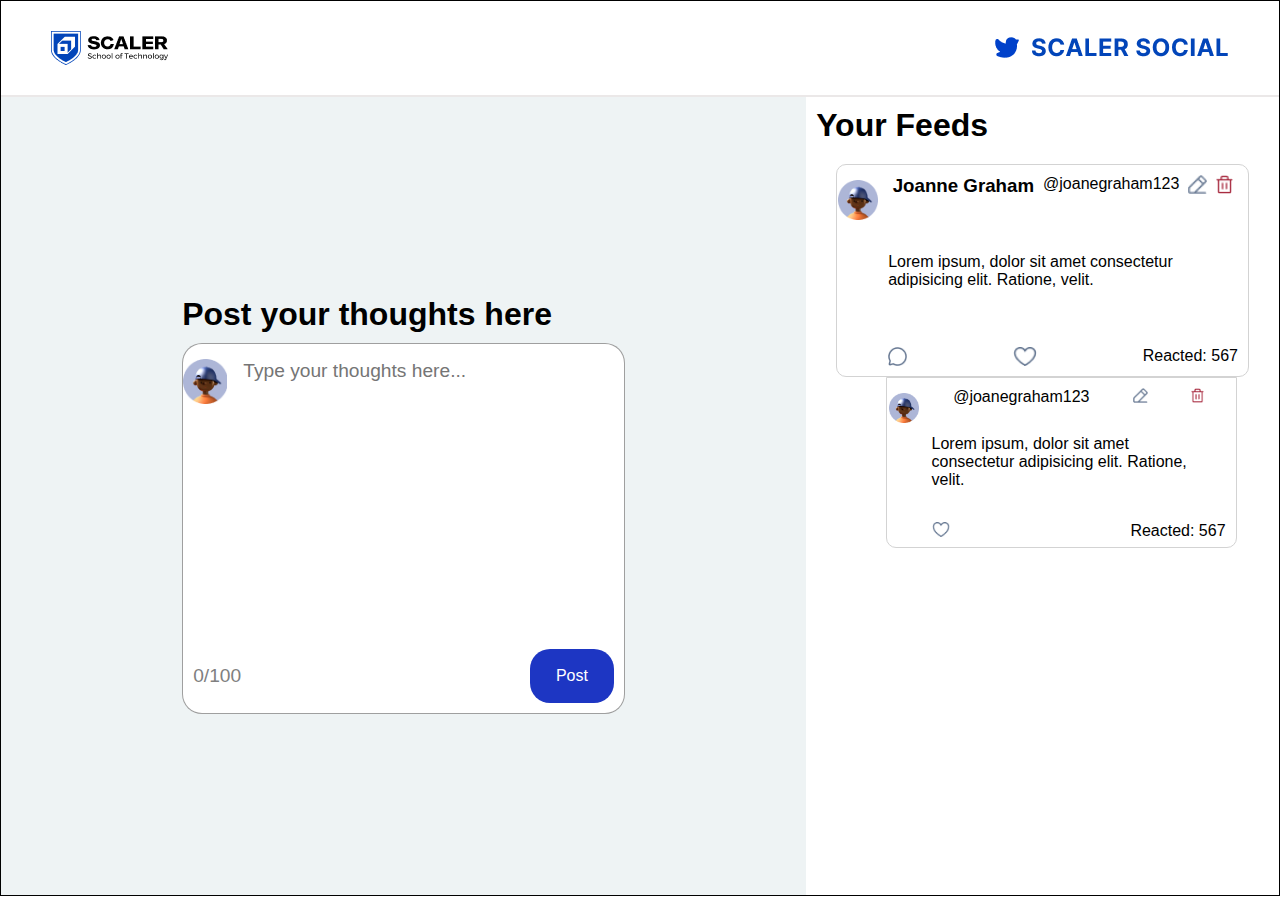
==== index.html @ dae65a66 "Add files via upload" ====
<!DOCTYPE html>
<html lang="en">
<head>
    <meta charset="UTF-8">
    <meta name="viewport" content="width=device-width, initial-scale=1.0">
    <title>Scaler Social</title>
    <link rel="stylesheet" href="index.css">
</head>
<body>
    <!-- Header of the project includes 2 logos -->
    <header>
        <!-- <h1>Scaler School of technlogy</h1> -->
        <img src="./assets/SST_Logo.png" alt="scaler School of technlogy">
        <img src="./assets/scaler-social.png" alt="scaler scocial">
        <!-- <h1>Scaler Social</h1> -->
    </header>

    <!-- main section of the project including Post container and Feeds -->
    <main>

        <!-- post container includes 3 sections -->
      <section class="container">
        <section class="post-container">
            <h1 style="font-family: 'Gill Sans', 'Gill Sans MT', Calibri, 'Trebuchet MS', sans-serif;">Post your thoughts here</h1>
            <!-- POST CARD DIVIDED in 2 sections upper and lower -->
            <section class="post-card">

                <!-- uppper contains user icon and writing area -->
                <section class="upper">
                    <section class="user-icon">
                        <img src="./assets/profile_image.png" alt="" width="45px" height="45px">
                    </section>
                    <section class="post-area">
                        <textarea name="" class="text-area" placeholder="Type your thoughts here..."></textarea>
                    </section>
                </section>

                <!-- lower contains  character count component and post button-->
                <section class="lower">
                    <p class="char-count">0/100</p>
                    <button class="post-button">Post</button>
                </section>
            </section>

        </section>
      </section>

        <!-- Post Container end---x---- -->

        
        <section class="feeds">
            <h1>Your Feeds</h1>
            <section class="feed-container">

                <section class="feed-card">

                    <section class="user-icon">
                        <img src="./assets/profile_image.png" width="40px" height="40px" alt="">
                    </section>

                    <section class="feed-content">
        
                       <section class="username">
                        <h3>Joanne Graham</h3>
                        <span>@joanegraham123</span>
                        <img class="edit" src="./assets/edit.png" alt="edit button">
                        <img class="delete" src="./assets/delete.png" alt="delete button">
                       </section>

                       <section class="feed-post">Lorem ipsum, dolor sit amet consectetur adipisicing elit. Ratione, velit.</section>

                       <section class="feed-reactions">
                        <img class="comment" src="./assets/comment.png" alt="">
                        <img  class="like" src="./assets/heart.png" alt="">
                        <label for="reaction">Reacted: 567</label>
                       </section>


                    </section>
                </section>
                <!-- feed card ends -->

                <section class="feed-comments">
                    <section class="feed-card">

                        <section class="user-icon">
                            <img src="./assets/profile_image.png" width="30px" height="30px" alt="">
                        </section>
    
                        <section class="feed-content">
            
                           <section class="username">
                            <!-- <h3>Joanne Graham</h3> -->
                            <span>@joanegraham123</span>
                            <img class="edit" src="./assets/edit.png" alt="edit button">
                            <img class="delete" src="./assets/delete.png" alt="delete button">
                           </section>
    
                           <section class="feed-post">Lorem ipsum, dolor sit amet consectetur adipisicing elit. Ratione, velit.</section>
    
                           <section class="feed-reactions">
                            
                            <img  class="like" src="./assets/heart.png" alt="">
                            <label for="reaction">Reacted: 567</label>
                           </section>
    
    
                        </section>
                    </section>
                </section>

            </section>

        </section>
    </main>
</body>
<script src="index.js"></script>
</html>
---- index.css ----
*{
    margin: 0;
    padding: 0;
    box-sizing: border-box;
}

body{
    overflow-x: hidden;
    background-color: white;
    display: flex;
    flex-direction: column;
    position: relative;
    top: 0px;
    left: 0px;
    margin: 0px;

    /* width: 100vw; */
    height: 99.5vh;
    border: 1px solid black;
    font-family: 'Gill Sans', 'Gill Sans MT', Calibri, 'Trebuchet MS', sans-serif;
    
}

header{

    height: 12%;
    display: flex;
    justify-content: space-between;
    align-items: center;
    border-bottom: 2px solid rgb(235, 232, 232);
    padding-right: 50px;
    padding-left: 50px;
}

main{

    height: 88%;
    display: flex;
    height: 100%;
    /* flex-direction: column; */

}

.container{

    height: 100%;
    width: 63%;
    display: flex;
    justify-content: center;
    align-items: center;
    /* border: 1px dahsed purple; */
    background-color: rgb(238, 243, 244);
}

.post-container{
    height: 50%;
    width: 55%;
    /* display: flex;
    flex-direction: column; */
    /* border: 2px solid green; */
}

.post-card{

    width: 100%;
    height: 93%;
    border: 1px solid black;
    display: flex;
    flex-direction: column;
    margin-top: 10px;
    box-shadow: rgba(0, 0, 0, 0.1);
    border: 1px solid rgba(128, 128, 128, 0.758);
    border-radius: 20px;
    background-color: white;
    
}

.upper{
    display: flex;
    width: 100%;
    height: 80%;
    /* border: 1px solid red; */
}

.user-icon{
    width: 15%;
    height: 100%;
    /* border: 2px dashed black; */
    display: flex;
    justify-content: center;
    padding: 15px;
}



.post-area{
    width: 85%;
    height: 100%;
    /* border: 1px dashed  gray; */
}

textarea{
    width: 100%;
    height: 100%;
    resize: none;
    border: none;
    padding: 1rem;
    font-size: 1.2rem;
    outline: none;
    font-family: 'Gill Sans', 'Gill Sans MT', Calibri, 'Trebuchet MS', sans-serif;
    scroll-behavior: smooth;
    border-radius: 20px;
    
}

.lower{

    display: flex;
    justify-content: space-between;
    align-items: center;
    width: 100%;
    height: 20%;
    /* border: 2px solid blue; */
    padding: 10px;
}

.char-count{
    width: fit-content;
    height: fit-content;
    /* border: 1px solid black; */
    color: gray;
    font-size: 1.2rem;
    font-family: 'Arial Narrow', Arial, sans-serif;
    
}

.post-button{
    width: 20%;
    height: 100%;
    background-color: #1d36c3; /* Green */
    color: white;
    font-size: 1rem;
    border: none;
    border-radius: 20px;

}

.feeds{
    height: 100%;
    width: 37%;
    padding: 10px;
    /* margin-left: 10px; */
    /* border: 1px solid blue; */
}


.feed-container{
    display: flex;
    flex-direction: column;
    width: 100%;
    height: 60%;
    /* border: 1px solid black; */
    position: relative;
    padding: 20px;
}

.feed-card{
    
    display: flex;
    width: 100%;
    height: 50%;
    border: 1px solid lightgray;
    border-radius: 10px;

}

.user-icon{

    height: 100%;
    width: 10%;
    /* border: 1px solid green; */
}

.feed-content{
    width: 90%;
    height: 100%;
    /* border: 1px solid red; */
    flex-direction: column;
    padding: 10px;
}

.username{
    display: flex;
    justify-content: space-around;
    width: 100%;
    height: 10%;
    /* padding: 0px; */
    /* border: 1px solid black; */
}

.feed-post{
    display: flex;
    align-items: center;
    height: 80%;
    width: 90%;
    /* border: 1px solid  black; */
}
.feed-reactions{
    /* float: right; */
    height: 10%;
    display: flex;
    justify-content: space-between;

}

.feed-comments{
    width: 80%;
    height: 40%;
    width: 100%;
    position: relative;
    left: 12%;
}

.feed-comments .feed-card{
    /* background-color: navajowhite; */
    height: 100%;
    width: 85%;
    border-radius: 0 0 10px 10px;
}
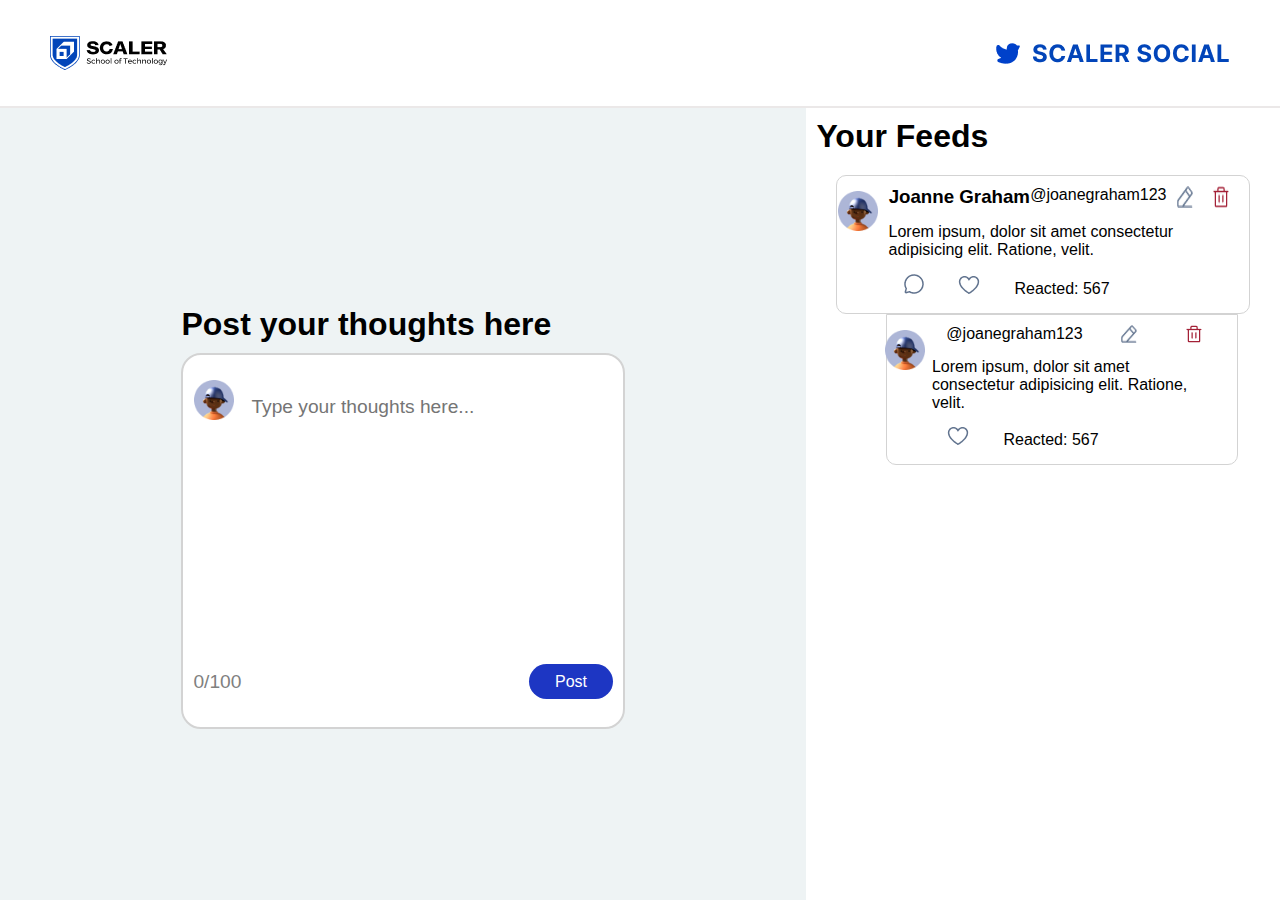
==== commit 21e836f3: "Add files via upload" ====
--- a/index.html
+++ b/index.html
@@ -25,20 +25,20 @@
             <!-- POST CARD DIVIDED in 2 sections upper and lower -->
             <section class="post-card">
 
-                <!-- uppper contains user icon and writing area -->
+                
                 <section class="upper">
                     <section class="user-icon">
                         <img src="./assets/profile_image.png" alt="" width="45px" height="45px">
                     </section>
                     <section class="post-area">
-                        <textarea name="" class="text-area" placeholder="Type your thoughts here..."></textarea>
+                        <textarea class="text-area" placeholder="Type your thoughts here..."></textarea>
                     </section>
                 </section>
 
-                <!-- lower contains  character count component and post button-->
+                
                 <section class="lower">
                     <p class="char-count">0/100</p>
-                    <button class="post-button">Post</button>
+                    <button class="post-button" style="height: 35px;">Post</button>
                 </section>
             </section>
 
@@ -69,18 +69,56 @@
 
                        <section class="feed-post">Lorem ipsum, dolor sit amet consectetur adipisicing elit. Ratione, velit.</section>
 
+                       <section class="post-area none">
+                        <textarea name="" class="text-area"  placeholder="thoughts..."  ></textarea>
+                    </section>
                        <section class="feed-reactions">
                         <img class="comment" src="./assets/comment.png" alt="">
                         <img  class="like" src="./assets/heart.png" alt="">
-                        <label for="reaction">Reacted: 567</label>
+                        <label class="reaction">Reacted: 567</label>
                        </section>
+
+                       <section class="lower none">
+                        <p class="char-count">0/100</p>
+                        <button class="cancel-button" style="height: 35px;">Cancel</button>
+
+                        <button class="feed-button" style="height: 35px;">Post</button>
+                        </section>
 
 
                     </section>
                 </section>
-                <!-- feed card ends -->
+                
 
                 <section class="feed-comments">
+
+                    
+                    <section class="comment-box none">
+
+                        <section class="user-icon">
+                            <img src="./assets/profile_image.png" width="30px" height="30px" alt="">
+                        </section>
+    
+                        <section class="feed-content">    
+
+                           <section class="post-area">
+                            <textarea name="" class="text-area" style="height: 60px;" placeholder="Type your thoughts..." value="Lorem ipsum, dolor sit amet consectetur adipisicing elit. Ratione, velit.." ></textarea>
+                            </section>
+
+
+                           <section class="lower">
+                            <p class="char-count">0/100</p>
+                            <button class="cancelButton" style="height: 35px; width: 100px">Cancel</button>
+
+                            <button class="commentButton" style="height: 35px; width: 100px;" >comment</button>
+                           </section>
+    
+    
+                        </section>
+                    </section>
+
+                
+
                     <section class="feed-card">
 
                         <section class="user-icon">
@@ -90,23 +128,35 @@
                         <section class="feed-content">
             
                            <section class="username">
-                            <!-- <h3>Joanne Graham</h3> -->
+                           
                             <span>@joanegraham123</span>
                             <img class="edit" src="./assets/edit.png" alt="edit button">
-                            <img class="delete" src="./assets/delete.png" alt="delete button">
+                            <img class="delete-comment" src="./assets/delete.png" alt="delete button">
                            </section>
     
                            <section class="feed-post">Lorem ipsum, dolor sit amet consectetur adipisicing elit. Ratione, velit.</section>
+
+                           <section class="post-area none">
+                            <textarea name="" class="text-area"  placeholder="thoughts..." value="Lorem ipsum, dolor sit amet consectetur adipisicing elit. Ratione, velit.." ></textarea>
+                        </section>
     
                            <section class="feed-reactions">
                             
                             <img  class="like" src="./assets/heart.png" alt="">
-                            <label for="reaction">Reacted: 567</label>
+                            <label class="reaction">Reacted: 567</label>
                            </section>
+
+                           <section class="lower none">
+                            <p class="char-count">0/100</p>
+                            <button class="cancel-button" style="height: 35px;">Cancel</button>
+
+                            <button class="feed-button" style="height: 35px;">Post</button>
+                        </section>
     
     
                         </section>
                     </section>
+                    
                 </section>
 
             </section>
--- a/index.css
+++ b/index.css
@@ -2,6 +2,7 @@
     margin: 0;
     padding: 0;
     box-sizing: border-box;
+    /* overflow-y: hidden; */
 }
 
 body{
@@ -13,17 +14,19 @@
     top: 0px;
     left: 0px;
     margin: 0px;
+    overflow-y: hidden;
 
     /* width: 100vw; */
-    height: 99.5vh;
-    border: 1px solid black;
+    height: 100vh;
+    /* border: 1px solid black; */
     font-family: 'Gill Sans', 'Gill Sans MT', Calibri, 'Trebuchet MS', sans-serif;
     
 }
 
 header{
 
-    height: 12%;
+    
+    height: 12vh;
     display: flex;
     justify-content: space-between;
     align-items: center;
@@ -34,10 +37,13 @@
 
 main{
 
-    height: 88%;
-    display: flex;
-    height: 100%;
+    height: 88vh;
+    display: flex;
     /* flex-direction: column; */
+    /* width: fit-content; */
+    /* border: 1px solid black; */
+    /* height: 100%; */
+    /* flex-direction: column; */
 
 }
 
@@ -45,10 +51,11 @@
 
     height: 100%;
     width: 63%;
+    /* max-width: fit-content; */
     display: flex;
     justify-content: center;
     align-items: center;
-    /* border: 1px dahsed purple; */
+    /* border: 1px dashed purple; */
     background-color: rgb(238, 243, 244);
 }
 
@@ -63,15 +70,16 @@
 .post-card{
 
     width: 100%;
-    height: 93%;
-    border: 1px solid black;
+    height: 95%;
+    /* border: 1px solid black; */
     display: flex;
     flex-direction: column;
     margin-top: 10px;
     box-shadow: rgba(0, 0, 0, 0.1);
-    border: 1px solid rgba(128, 128, 128, 0.758);
+    border: 2.2px solid lightgray;
     border-radius: 20px;
     background-color: white;
+    padding: 10px;
     
 }
 
@@ -100,8 +108,9 @@
 }
 
 textarea{
-    width: 100%;
-    height: 100%;
+    margin-top: 15px;
+    width: 100%;
+    height: 95%;
     resize: none;
     border: none;
     padding: 1rem;
@@ -110,6 +119,7 @@
     font-family: 'Gill Sans', 'Gill Sans MT', Calibri, 'Trebuchet MS', sans-serif;
     scroll-behavior: smooth;
     border-radius: 20px;
+    /* border: 1px solid rgba(128, 128, 128, 0.758); */
     
 }
 
@@ -121,7 +131,7 @@
     width: 100%;
     height: 20%;
     /* border: 2px solid blue; */
-    padding: 10px;
+    /* padding: 10px; */
 }
 
 .char-count{
@@ -134,7 +144,7 @@
     
 }
 
-.post-button{
+.post-button, .cancel-button, .feed-button, .cancelButton, .commentButton{
     width: 20%;
     height: 100%;
     background-color: #1d36c3; /* Green */
@@ -145,12 +155,23 @@
 
 }
 
+.cancel-button, .cancelButton{
+    background-color: white;
+    color: black;
+    border: 1px solid gray;
+}
+
 .feeds{
+    /* max-height: fit-content;*/
+    /* width: fit-content; */
     height: 100%;
     width: 37%;
     padding: 10px;
+    overflow-y: scroll;
+    overflow-x: hidden;
     /* margin-left: 10px; */
     /* border: 1px solid blue; */
+    padding-bottom: 50px;
 }
 
 
@@ -158,7 +179,9 @@
     display: flex;
     flex-direction: column;
     width: 100%;
-    height: 60%;
+    /* max-height: fit-content; */
+    height: fit-content;
+
     /* border: 1px solid black; */
     position: relative;
     padding: 20px;
@@ -167,11 +190,25 @@
 .feed-card{
     
     display: flex;
-    width: 100%;
-    height: 50%;
-    border: 1px solid lightgray;
+    justify-content: space-around;
+    width: 100%;
+    /* min-height: 200px; */
+    height: max-content;
+    border: 1.5px solid lightgray;
     border-radius: 10px;
-
+    /* border: 1px solid green; */
+    /* display: none; */
+
+}
+.comment-box{
+    display: flex;
+    justify-content: space-around;
+    width: 100%;
+    /* min-height: 200px; */
+    height: max-content;
+    border: 1.5px solid lightgray;
+    /* border-radius: 100px */
+    /* border-radius: 0px; */
 }
 
 .user-icon{
@@ -180,13 +217,20 @@
     width: 10%;
     /* border: 1px solid green; */
 }
+.user-icon img{
+    width: 40px;
+    height: 40px;
+}
 
 .feed-content{
     width: 90%;
-    height: 100%;
-    /* border: 1px solid red; */
+    /* height: 170px; */
+    height: fit-content;
+    /* border: 2px solid blue; */
     flex-direction: column;
     padding: 10px;
+    padding-bottom: 15px;
+    /* display: none; */
 }
 
 .username{
@@ -196,6 +240,11 @@
     height: 10%;
     /* padding: 0px; */
     /* border: 1px solid black; */
+}
+
+.edit , .delete, .comment, .like, .delete-comment{
+    /* border: 1px solid red; */
+    margin: 0 10px 0px 10px;
 }
 
 .feed-post{
@@ -204,26 +253,53 @@
     height: 80%;
     width: 90%;
     /* border: 1px solid  black; */
-}
+    margin-top: 15px;
+    margin-bottom: 15px;
+}
+
+
 .feed-reactions{
     /* float: right; */
-    height: 10%;
-    display: flex;
-    justify-content: space-between;
-
+    /* height: fit-content; */
+    /* display: flex; */
+    /* justify-content: center; */
+    /* border: 1px solid red; */
+    /* margin-bottom: 20px; */
+
+}
+
+.feed-reactions .like, .comment, .reaction{
+    margin-right: 15px;
+    margin-left: 15px;
 }
 
 .feed-comments{
     width: 80%;
-    height: 40%;
+    /* height: 50%; */
     width: 100%;
     position: relative;
     left: 12%;
-}
-
+    /* border: 1px solid blue; */
+    /* display: none; */
+}
+.none{
+    display: none;
+}
 .feed-comments .feed-card{
     /* background-color: navajowhite; */
-    height: 100%;
+    /* height: 100%; */
     width: 85%;
     border-radius: 0 0 10px 10px;
+}
+
+.feed-comments .comment-box{
+    width: 85%;
+    /* border-radius: 0 0 10px 10px; */
+    /* border: 1px solid green; */
+}
+
+.feed-card {
+    
+    /* font-size: 3em; */
+    
 }